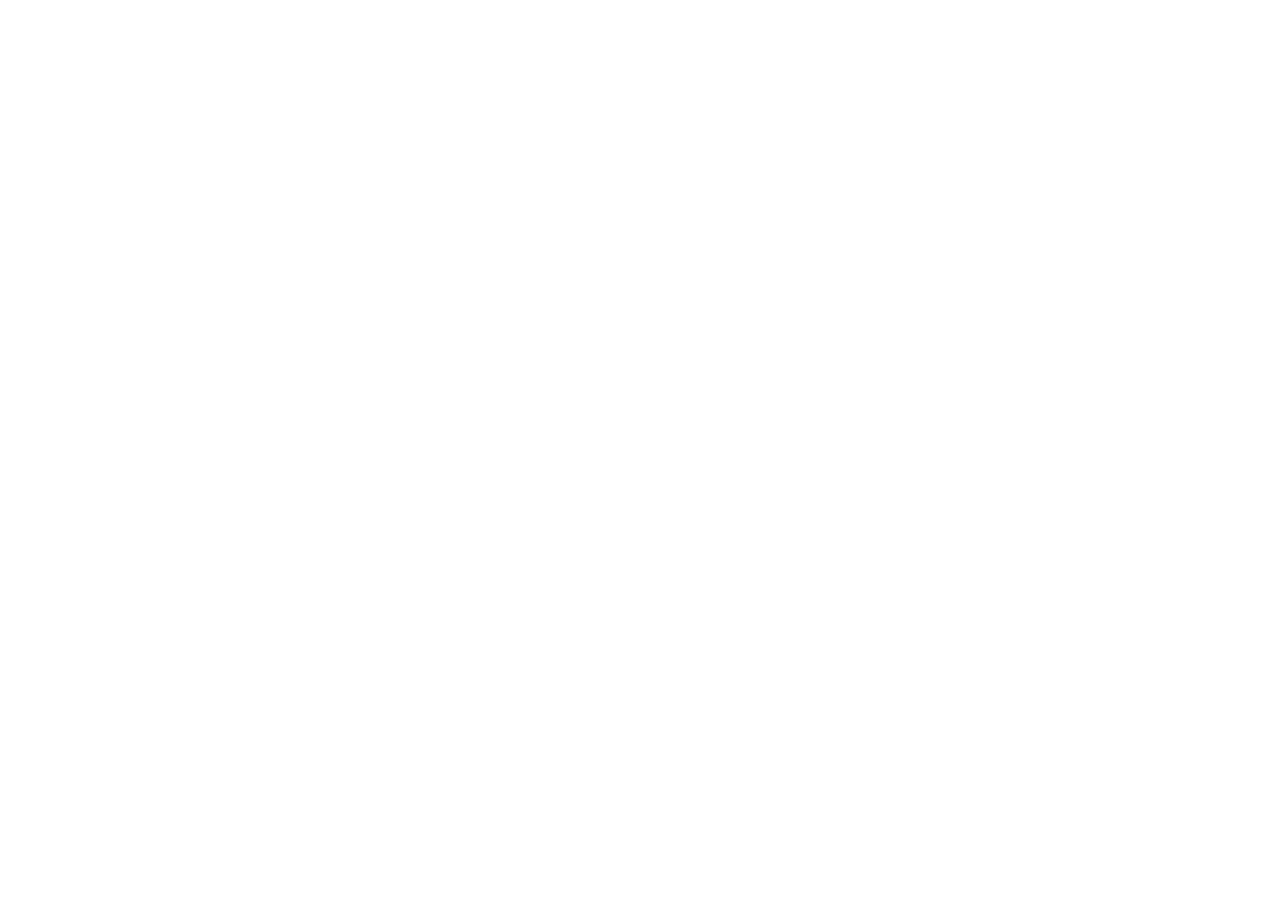
==== d00/ex01/mendeleiev.html @ 86fdfe1b "working" ====
<!DOCTYPE html>
<html lang="en">
<head>
    <meta http-equiv="content-type" content="text/html" charset="UTF-8">
    <title>
        mendeleiev
    </title>
    <style>
        
    </style>
</head>
<body>

</body>
</html>
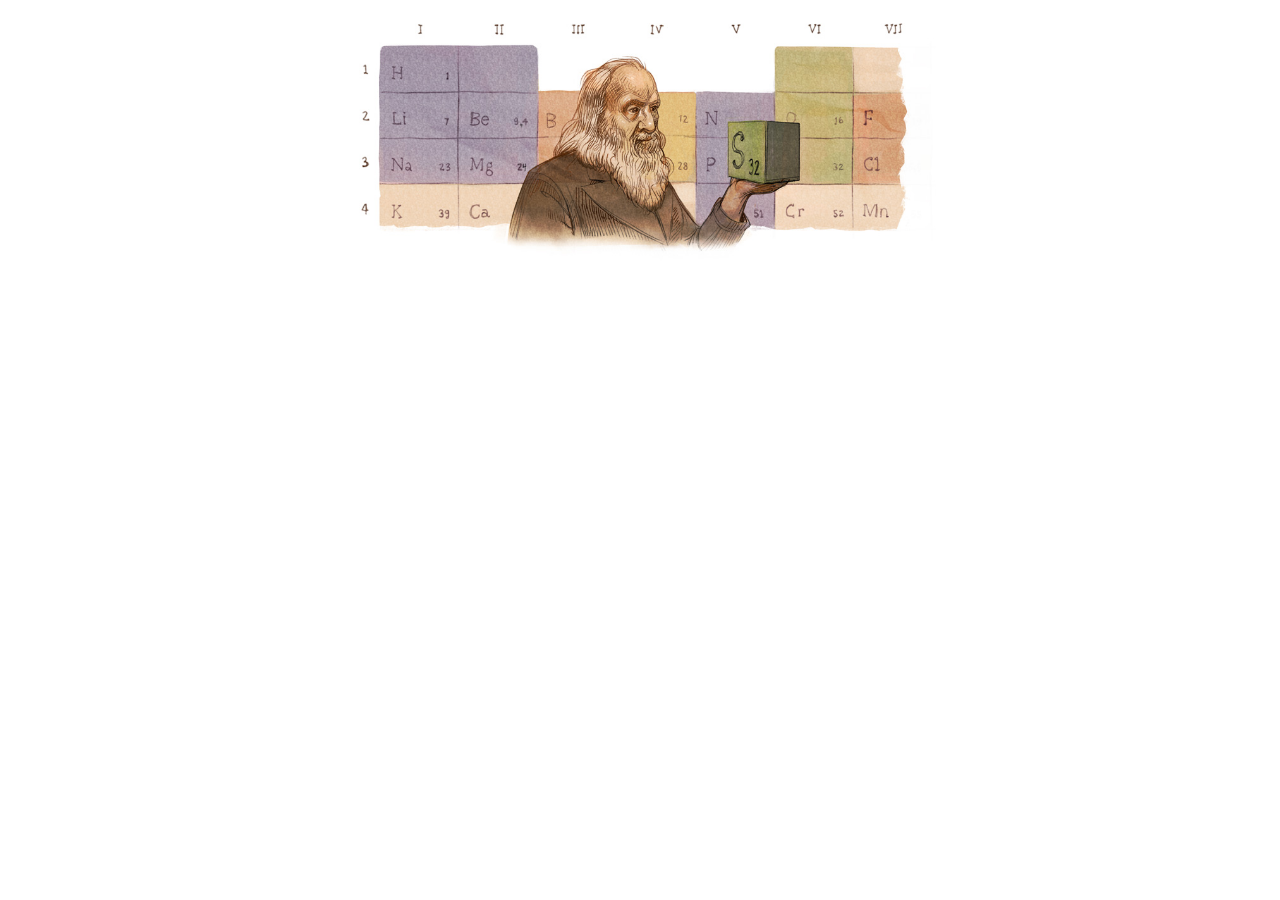
==== commit e65ec9db: "working" ====
--- a/d00/ex01/mendeleiev.html
+++ b/d00/ex01/mendeleiev.html
@@ -6,10 +6,25 @@
         mendeleiev
     </title>
     <style>
-        
+        img
+        {
+            display: block;
+            margin-left: auto;
+            margin-right: auto;
+            width: 50%;
+        }
+        table.mytable
+        {
+            table-layout: fixed;
+            margin: 5vw 5vw 5vw 5vw;
+        }
+        table.mytable tr
+        {
+            display: table-row;
+        }
     </style>
 </head>
 <body>
-
+    <img src="img.jpg">
 </body>
 </html>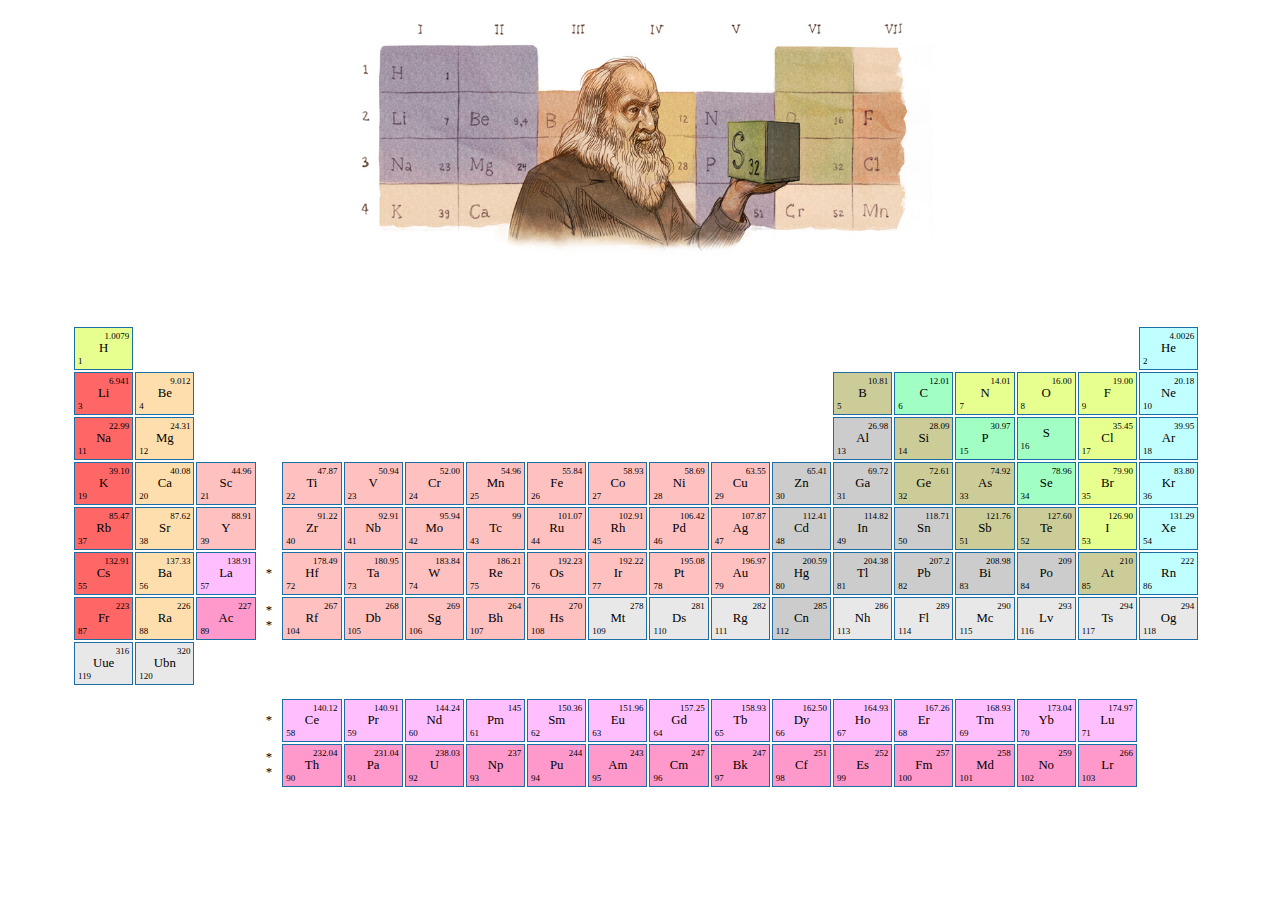
==== commit c21d78e0: "ex01 done" ====
--- a/d00/ex01/mendeleiev.html
+++ b/d00/ex01/mendeleiev.html
@@ -13,18 +13,732 @@
             margin-right: auto;
             width: 50%;
         }
-        table.mytable
+        table.mendeleiev
         {
             table-layout: fixed;
             margin: 5vw 5vw 5vw 5vw;
         }
-        table.mytable tr
+        table.mendeleiev tr
         {
             display: table-row;
+        }
+        table.mendeleiev td
+        {
+            padding: 5px;
+            border: 1px solid #1C6EA4;
+        }
+        table.mendeleiev td.element
+        {
+            width: 4vw;
+            padding: 3px;
+            border: 1px solid #1C6EA4;
+        }
+        table.mendeleiev td.hidden
+        {
+            border: none;
+        }
+        table.mendeleiev td.short
+        {
+            width: 1vw;
+            font-size: 1vw;
+            text-align: center;
+        }
+        .up
+        {
+            vertical-align: top;
+            text-align: right;
+            font-size: 0.7vw;
+        }
+        .name
+        {
+            vertical-align: center;
+            text-align: center;
+            font-size: 1vw;
+            font-family: Impact;
+        }
+        .down
+        {
+            vertical-align: bottom;
+            text-align: left;
+            font-size: 0.7vw;
+        }
+        .diatomic-nonmetal {
+            background: #e7ff8f;
+        }
+        .noble-gas {
+            background: #c0ffff;
+        }
+        .alkali-metal {
+            background: #ff6666;
+        }
+        .alkaline-earth-metal {
+            background: #ffdead;
+        }
+        .transition-metal {
+            background: #ffc0c0;
+        }
+        .lanthanide {
+            background: #ffbfff;
+        }
+        .actinide {
+            background: #ff99cc;
+        }
+        .polyatomic-nonmetal {
+            background: #a1ffc3;
+        }
+        .metalloid {
+            background: #cccc99;
+        }
+        .post-transition-metal {
+            background: #cccccc;
+        }
+        .unknown-chemical-properties {
+            background: #e8e8e8;
         }
     </style>
 </head>
 <body>
     <img src="img.jpg">
+    <table class="mendeleiev" contenteditable="true">
+        <tbody>
+            <tr>
+                <td class="element diatomic-nonmetal">
+                    <div class="up">1.0079</div>
+                    <div class="name">H</div>
+                    <div class="down">1</div>
+                </td>
+                <td colspan="17" class="hidden"></td>
+                <td class="element noble-gas">
+                    <div class="up">4.0026</div>
+                    <div class="name">He</div>
+                    <div class="down">2</div>
+                </td>
+            </tr>
+            <tr>
+                <td class="element alkali-metal">
+                    <div class="up">6.941</div>
+                    <div class="name">Li</div>
+                    <div class="down">3</div>
+                </td>
+                <td class="element alkaline-earth-metal">
+                    <div class="up">9.012</div>
+                    <div class="name">Be</div>
+                    <div class="down">4</div>
+                </td>
+                <td colspan="11" class="hidden"></td>
+                <td class="element metalloid">
+                    <div class="up">10.81</div>
+                    <div class="name">B</div>
+                    <div class="down">5</div>
+                </td>
+                <td class="element polyatomic-nonmetal">
+                    <div class="up">12.01</div>
+                    <div class="name">C</div>
+                    <div class="down">6</div>
+                </td>
+                <td class="element diatomic-nonmetal">
+                    <div class="up">14.01</div>
+                    <div class="name">N</div>
+                    <div class="down">7</div>
+                </td>
+                <td class="element diatomic-nonmetal">
+                    <div class="up">16.00</div>
+                    <div class="name">O</div>
+                    <div class="down">8</div>
+                </td>
+                <td class="element diatomic-nonmetal">
+                    <div class="up">19.00</div>
+                    <div class="name">F</div>
+                    <div class="down">9</div>
+                </td>
+                <td class="element noble-gas">
+                    <div class="up">20.18</div>
+                    <div class="name">Ne</div>
+                    <div class="down">10</div>
+                </td>
+            </tr>
+            <tr>
+                <td class="element alkali-metal">
+                    <div class="up">22.99</div>
+                    <div class="name">Na</div>
+                    <div class="down">11</div>
+                </td>
+                <td class="element alkaline-earth-metal">
+                    <div class="up">24.31</div>
+                    <div class="name">Mg</div>
+                    <div class="down">12</div>
+                </td>
+                <td class="hidden" colspan="11"></td>
+                <td class="element post-transition-metal">
+                    <div class="up">26.98</div>
+                    <div class="name">Al</div>
+                    <div class="down">13</div>
+                </td>
+                <td class="element metalloid">
+                    <div class="up">28.09</div>
+                    <div class="name">Si</div>
+                    <div class="down">14</div>
+                </td>
+                <td class="element polyatomic-nonmetal">
+                    <div class="up">30.97</div>
+                    <div class="name">P</div>
+                    <div class="down">15</div>
+                </td>
+                <td class="element polyatomic-nonmetal">
+                    <div class="up"></div>
+                    <div class="name">S</div>
+                    <div class="down">16</div>
+                </td>
+                <td class="element diatomic-nonmetal">
+                    <div class="up">35.45</div>
+                    <div class="name">Cl</div>
+                    <div class="down">17</div>
+                </td>
+                <td class="element noble-gas">
+                    <div class="up">39.95</div>
+                    <div class="name">Ar</div>
+                    <div class="down">18</div>
+                </td>
+            </tr>
+            <tr>
+                <td class="element alkali-metal">
+                    <div class="up">39.10</div>
+                    <div class="name">K</div>
+                    <div class="down">19</div>
+                </td>
+                <td class="element alkaline-earth-metal">
+                    <div class="up">40.08</div>
+                    <div class="name">Ca</div>
+                    <div class="down">20</div>
+                </td>
+                <td class="element transition-metal">
+                    <div class="up">44.96</div>
+                    <div class="name">Sc</div>
+                    <div class="down">21</div>
+                </td>
+                <td class="hidden"></td>
+                <td class="element transition-metal">
+                    <div class="up">47.87</div>
+                    <div class="name">Ti</div>
+                    <div class="down">22</div>
+                </td>
+                <td class="element transition-metal">
+                    <div class="up">50.94</div>
+                    <div class="name">V</div>
+                    <div class="down">23</div>
+                </td>
+                <td class="element transition-metal">
+                    <div class="up">52.00</div>
+                    <div class="name">Cr</div>
+                    <div class="down">24</div>
+                </td>
+                <td class="element transition-metal">
+                    <div class="up">54.96</div>
+                    <div class="name">Mn</div>
+                    <div class="down">25</div>
+                </td>
+                <td class="element transition-metal">
+                    <div class="up">55.84</div>
+                    <div class="name">Fe</div>
+                    <div class="down">26</div>
+                </td>
+                <td class="element transition-metal">
+                    <div class="up">58.93</div>
+                    <div class="name">Co</div>
+                    <div class="down">27</div>
+                </td>
+                <td class="element transition-metal">
+                    <div class="up">58.69</div>
+                    <div class="name">Ni</div>
+                    <div class="down">28</div>
+                </td>
+                <td class="element transition-metal">
+                    <div class="up">63.55</div>
+                    <div class="name">Cu</div>
+                    <div class="down">29</div>
+                </td>
+                <td class="element post-transition-metal">
+                    <div class="up">65.41</div>
+                    <div class="name">Zn</div>
+                    <div class="down">30</div>
+                </td>
+                <td class="element post-transition-metal">
+                    <div class="up">69.72</div>
+                    <div class="name">Ga</div>
+                    <div class="down">31</div>
+                </td>
+                <td class="element metalloid">
+                    <div class="up">72.61</div>
+                    <div class="name">Ge</div>
+                    <div class="down">32</div>
+                </td>
+                <td class="element metalloid">
+                    <div class="up">74.92</div>
+                    <div class="name">As</div>
+                    <div class="down">33</div>
+                </td>
+                <td class="element polyatomic-nonmetal">
+                    <div class="up">78.96</div>
+                    <div class="name">Se</div>
+                    <div class="down">34</div>
+                </td>
+                <td class="element diatomic-nonmetal">
+                    <div class="up">79.90</div>
+                    <div class="name">Br</div>
+                    <div class="down">35</div>
+                </td>
+                <td class="element noble-gas">
+                    <div class="up">83.80</div>
+                    <div class="name">Kr</div>
+                    <div class="down">36</div>
+                </td>
+            </tr>
+            <tr>
+                <td class="element alkali-metal">
+                    <div class="up">85.47</div>
+                    <div class="name">Rb</div>
+                    <div class="down">37</div>
+                </td>
+                <td class="element alkaline-earth-metal">
+                    <div class="up">87.62</div>
+                    <div class="name">Sr</div>
+                    <div class="down">38</div>
+                </td>
+                <td class="element transition-metal">
+                    <div class="up">88.91</div>
+                    <div class="name">Y</div>
+                    <div class="down">39</div>
+                </td>
+                <td class="hidden"></td>
+                <td class="element transition-metal">
+                    <div class="up">91.22</div>
+                    <div class="name">Zr</div>
+                    <div class="down">40</div>
+                </td>
+                <td class="element transition-metal">
+                    <div class="up">92.91</div>
+                    <div class="name">Nb</div>
+                    <div class="down">41</div>
+                </td>
+                <td class="element transition-metal">
+                    <div class="up">95.94</div>
+                    <div class="name">Mo</div>
+                    <div class="down">42</div>
+                </td>
+                <td class="element transition-metal">
+                    <div class="up">99</div>
+                    <div class="name">Tc</div>
+                    <div class="down">43</div>
+                </td>
+                <td class="element transition-metal">
+                    <div class="up">101.07</div>
+                    <div class="name">Ru</div>
+                    <div class="down">44</div>
+                </td>
+                <td class="element transition-metal">
+                    <div class="up">102.91</div>
+                    <div class="name">Rh</div>
+                    <div class="down">45</div>
+                </td>
+                <td class="element transition-metal">
+                    <div class="up">106.42</div>
+                    <div class="name">Pd</div>
+                    <div class="down">46</div>
+                </td>
+                <td class="element transition-metal">
+                    <div class="up">107.87</div>
+                    <div class="name">Ag</div>
+                    <div class="down">47</div>
+                </td>
+                <td class="element post-transition-metal">
+                    <div class="up">112.41</div>
+                    <div class="name">Cd</div>
+                    <div class="down">48</div>
+                </td>
+                <td class="element post-transition-metal">
+                    <div class="up">114.82</div>
+                    <div class="name">In</div>
+                    <div class="down">49</div>
+                </td>
+                <td class="element post-transition-metal">
+                    <div class="up">118.71</div>
+                    <div class="name">Sn</div>
+                    <div class="down">50</div>
+                </td>
+                <td class="element metalloid">
+                    <div class="up">121.76</div>
+                    <div class="name">Sb</div>
+                    <div class="down">51</div>
+                </td>
+                <td class="element metalloid">
+                    <div class="up">127.60</div>
+                    <div class="name">Te</div>
+                    <div class="down">52</div>
+                </td>
+                <td class="element diatomic-nonmetal">
+                    <div class="up">126.90</div>
+                    <div class="name">I</div>
+                    <div class="down">53</div>
+                </td>
+                <td class="element noble-gas">
+                    <div class="up">131.29</div>
+                    <div class="name">Xe</div>
+                    <div class="down">54</div>
+                </td>
+            </tr>
+            <tr>
+                <td class="element alkali-metal">
+                    <div class="up">132.91</div>
+                    <div class="name">Cs</div>
+                    <div class="down">55</div>
+                </td>
+                <td class="element alkaline-earth-metal">
+                    <div class="up">137.33</div>
+                    <div class="name">Ba</div>
+                    <div class="down">56</div>
+                </td>
+                <td class="element lanthanide">
+                    <div class="up">138.91</div>
+                    <div class="name">La</div>
+                    <div class="down">57</div>
+                </td>
+                <td class="hidden short">*</td>
+                <td class="element transition-metal">
+                    <div class="up">178.49</div>
+                    <div class="name">Hf</div>
+                    <div class="down">72</div>
+                </td>
+                <td class="element transition-metal">
+                    <div class="up">180.95</div>
+                    <div class="name">Ta</div>
+                    <div class="down">73</div>
+                </td>
+                <td class="element transition-metal">
+                    <div class="up">183.84</div>
+                    <div class="name">W</div>
+                    <div class="down">74</div>
+                </td>
+                <td class="element transition-metal">
+                    <div class="up">186.21</div>
+                    <div class="name">Re</div>
+                    <div class="down">75</div>
+                </td>
+                <td class="element transition-metal">
+                    <div class="up">192.23</div>
+                    <div class="name">Os</div>
+                    <div class="down">76</div>
+                </td>
+                <td class="element transition-metal">
+                    <div class="up">192.22</div>
+                    <div class="name">Ir</div>
+                    <div class="down">77</div>
+                </td>
+                <td class="element transition-metal">
+                    <div class="up">195.08</div>
+                    <div class="name">Pt</div>
+                    <div class="down">78</div>
+                </td>
+                <td class="element transition-metal">
+                    <div class="up">196.97</div>
+                    <div class="name">Au</div>
+                    <div class="down">79</div>
+                </td>
+                <td class="element post-transition-metal">
+                    <div class="up">200.59</div>
+                    <div class="name">Hg</div>
+                    <div class="down">80</div>
+                </td>
+                <td class="element post-transition-metal">
+                    <div class="up">204.38</div>
+                    <div class="name">Tl</div>
+                    <div class="down">81</div>
+                </td>
+                <td class="element post-transition-metal">
+                    <div class="up">207.2</div>
+                    <div class="name">Pb</div>
+                    <div class="down">82</div>
+                </td>
+                <td class="element post-transition-metal">
+                    <div class="up">208.98</div>
+                    <div class="name">Bi</div>
+                    <div class="down">83</div>
+                </td>
+                <td class="element post-transition-metal">
+                    <div class="up">209</div>
+                    <div class="name">Po</div>
+                    <div class="down">84</div>
+                </td>
+                <td class="element metalloid">
+                    <div class="up">210</div>
+                    <div class="name">At</div>
+                    <div class="down">85</div>
+                </td>
+                <td class="element noble-gas">
+                    <div class="up">222</div>
+                    <div class="name">Rn</div>
+                    <div class="down">86</div>
+                </td>
+            </tr>
+            <tr>
+                <td class="element alkali-metal">
+                    <div class="up">223</div>
+                    <div class="name">Fr</div>
+                    <div class="down">87</div>
+                </td>
+                <td class="element alkaline-earth-metal">
+                    <div class="up">226</div>
+                    <div class="name">Ra</div>
+                    <div class="down">88</div>
+                </td>
+                <td class="element actinide">
+                    <div class="up">227</div>
+                    <div class="name">Ac</div>
+                    <div class="down">89</div>
+                </td>
+                <td class="hidden short">*<br>*</td>
+                <td class="element transition-metal">
+                    <div class="up">267</div>
+                    <div class="name">Rf</div>
+                    <div class="down">104</div>
+                </td>
+                <td class="element transition-metal">
+                    <div class="up">268</div>
+                    <div class="name">Db</div>
+                    <div class="down">105</div>
+                </td>
+                <td class="element transition-metal">
+                    <div class="up">269</div>
+                    <div class="name">Sg</div>
+                    <div class="down">106</div>
+                </td>
+                <td class="element transition-metal">
+                    <div class="up">264</div>
+                    <div class="name">Bh</div>
+                    <div class="down">107</div>
+                </td>
+                <td class="element transition-metal">
+                    <div class="up">270</div>
+                    <div class="name">Hs</div>
+                    <div class="down">108</div>
+                </td>
+                <td class="element unknown-chemical-properties">
+                    <div class="up">278</div>
+                    <div class="name">Mt</div>
+                    <div class="down">109</div>
+                </td>
+                <td class="element unknown-chemical-properties">
+                    <div class="up">281</div>
+                    <div class="name">Ds</div>
+                    <div class="down">110</div>
+                </td>
+                <td class="element unknown-chemical-properties">
+                    <div class="up">282</div>
+                    <div class="name">Rg</div>
+                    <div class="down">111</div>
+                </td>
+                <td class="element post-transition-metal">
+                    <div class="up">285</div>
+                    <div class="name">Cn</div>
+                    <div class="down">112</div>
+                </td>
+                <td class="element unknown-chemical-properties">
+                    <div class="up">286</div>
+                    <div class="name">Nh</div>
+                    <div class="down">113</div>
+                </td>
+                <td class="element unknown-chemical-properties">
+                    <div class="up">289</div>
+                    <div class="name">Fl</div>
+                    <div class="down">114</div>
+                </td>
+                <td class="element unknown-chemical-properties">
+                    <div class="up">290</div>
+                    <div class="name">Mc</div>
+                    <div class="down">115</div>
+                </td>
+                <td class="element unknown-chemical-properties">
+                    <div class="up">293</div>
+                    <div class="name">Lv</div>
+                    <div class="down">116</div>
+                </td>
+                <td class="element unknown-chemical-properties">
+                    <div class="up">294</div>
+                    <div class="name">Ts</div>
+                    <div class="down">117</div>
+                </td>
+                <td class="element unknown-chemical-properties">
+                    <div class="up">294</div>
+                    <div class="name">Og</div>
+                    <div class="down">118</div>
+                </td>
+            </tr>
+            <tr>
+                <td class="element unknown-chemical-properties">
+                    <div class="up">316</div>
+                    <div class="name">Uue</div>
+                    <div class="down">119</div>
+                </td>
+                <td class="element unknown-chemical-properties">
+                    <div class="up">320</div>
+                    <div class="name">Ubn</div>
+                    <div class="down">120</div>
+                </td>
+                <td colspan="16" class="hidden"></td>
+            </tr>
+            <tr>
+                <td colspan="18" class="hidden"></td>
+            </tr>
+            <tr>
+                <td colspan="3" class="hidden"></td>
+                <td class="hidden short">*</td>
+                <td class="element lanthanide">
+                    <div class="up">140.12</div>
+                    <div class="name">Ce</div>
+                    <div class="down">58</div>
+                </td>
+                <td class="element lanthanide">
+                    <div class="up">140.91</div>
+                    <div class="name">Pr</div>
+                    <div class="down">59</div>
+                </td>
+                <td class="element lanthanide">
+                    <div class="up">144.24</div>
+                    <div class="name">Nd</div>
+                    <div class="down">60</div>
+                </td>
+                <td class="element lanthanide">
+                    <div class="up">145</div>
+                    <div class="name">Pm</div>
+                    <div class="down">61</div>
+                </td>
+                <td class="element lanthanide">
+                    <div class="up">150.36</div>
+                    <div class="name">Sm</div>
+                    <div class="down">62</div>
+                </td>
+                <td class="element lanthanide">
+                    <div class="up">151.96</div>
+                    <div class="name">Eu</div>
+                    <div class="down">63</div>
+                </td>
+                <td class="element lanthanide">
+                    <div class="up">157.25</div>
+                    <div class="name">Gd</div>
+                    <div class="down">64</div>
+                </td>
+                <td class="element lanthanide">
+                    <div class="up">158.93</div>
+                    <div class="name">Tb</div>
+                    <div class="down">65</div>
+                </td>
+                <td class="element lanthanide">
+                    <div class="up">162.50</div>
+                    <div class="name">Dy</div>
+                    <div class="down">66</div>
+                </td>
+                <td class="element lanthanide">
+                    <div class="up">164.93</div>
+                    <div class="name">Ho</div>
+                    <div class="down">67</div>
+                </td>
+                <td class="element lanthanide">
+                    <div class="up">167.26</div>
+                    <div class="name">Er</div>
+                    <div class="down">68</div>
+                </td>
+                <td class="element lanthanide">
+                    <div class="up">168.93</div>
+                    <div class="name">Tm</div>
+                    <div class="down">69</div>
+                </td>
+                <td class="element lanthanide">
+                    <div class="up">173.04</div>
+                    <div class="name">Yb</div>
+                    <div class="down">70</div>
+                </td>
+                <td class="element lanthanide">
+                    <div class="up">174.97</div>
+                    <div class="name">Lu</div>
+                    <div class="down">71</div>
+                </td>
+                <td class="hidden"></td>
+            </tr>
+            <tr>
+                <td colspan="3" class="hidden"></td>
+                <td class="hidden short">*<br>*</td>
+                <td class="element actinide">
+                    <div class="up">232.04</div>
+                    <div class="name">Th</div>
+                    <div class="down">90</div>
+                </td>
+                <td class="element actinide">
+                    <div class="up">231.04</div>
+                    <div class="name">Pa</div>
+                    <div class="down">91</div>
+                </td>
+                <td class="element actinide">
+                    <div class="up">238.03</div>
+                    <div class="name">U</div>
+                    <div class="down">92</div>
+                </td>
+                <td class="element actinide">
+                    <div class="up">237</div>
+                    <div class="name">Np</div>
+                    <div class="down">93</div>
+                </td>
+                <td class="element actinide">
+                    <div class="up">244</div>
+                    <div class="name">Pu</div>
+                    <div class="down">94</div>
+                </td>
+                <td class="element actinide">
+                    <div class="up">243</div>
+                    <div class="name">Am</div>
+                    <div class="down">95</div>
+                </td>
+                <td class="element actinide">
+                    <div class="up">247</div>
+                    <div class="name">Cm</div>
+                    <div class="down">96</div>
+                </td>
+                <td class="element actinide">
+                    <div class="up">247</div>
+                    <div class="name">Bk</div>
+                    <div class="down">97</div>
+                </td>
+                <td class="element actinide">
+                    <div class="up">251</div>
+                    <div class="name">Cf</div>
+                    <div class="down">98</div>
+                </td>
+                <td class="element actinide">
+                    <div class="up">252</div>
+                    <div class="name">Es</div>
+                    <div class="down">99</div>
+                </td>
+                <td class="element actinide">
+                    <div class="up">257</div>
+                    <div class="name">Fm</div>
+                    <div class="down">100</div>
+                </td>
+                <td class="element actinide">
+                    <div class="up">258</div>
+                    <div class="name">Md</div>
+                    <div class="down">101</div>
+                </td>
+                <td class="element actinide">
+                    <div class="up">259</div>
+                    <div class="name">No</div>
+                    <div class="down">102</div>
+                </td>
+                <td class="element actinide">
+                    <div class="up">266</div>
+                    <div class="name">Lr</div>
+                    <div class="down">103</div>
+                </td>
+                <td class="hidden"></td>
+            </tr>
+        </tbody>
+    </table>
 </body>
 </html>